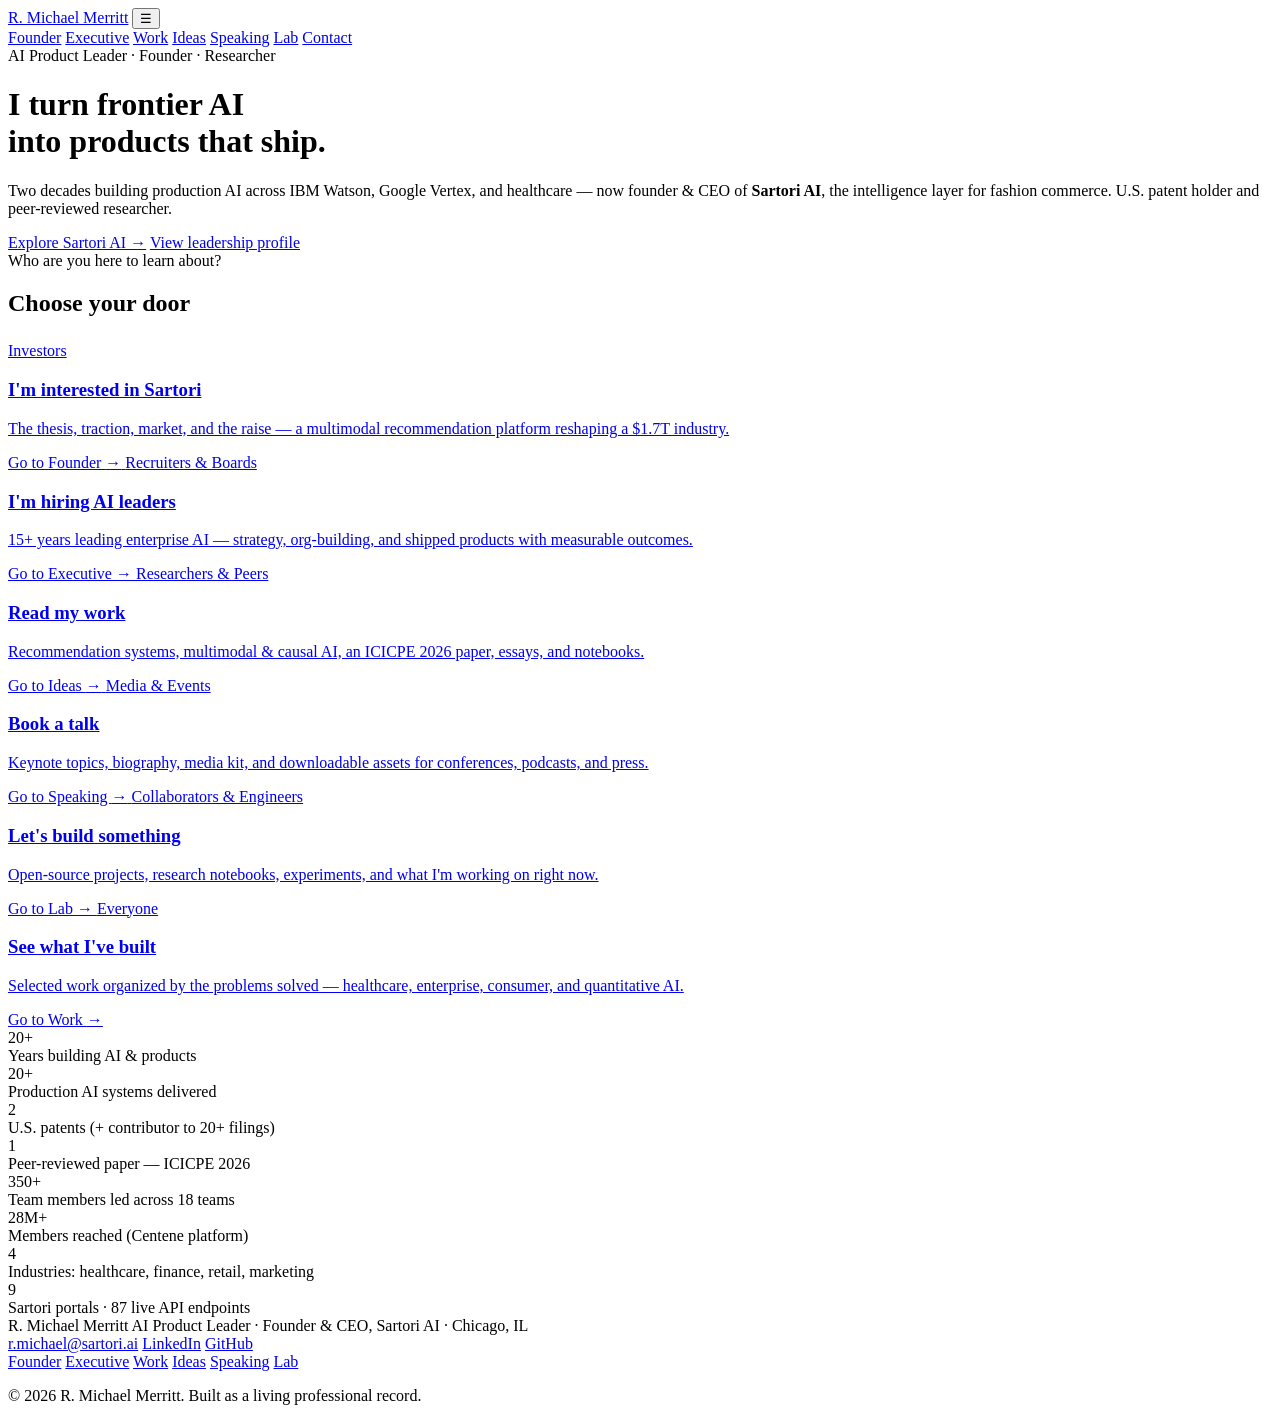
==== index.html @ 0546f719 "Add files via upload" ====
<!DOCTYPE html>
<html lang="en">
<head>
<meta charset="UTF-8">
<meta name="viewport" content="width=device-width, initial-scale=1.0">
<title>R. Michael Merritt — AI Product Leader, Founder & Researcher</title>
<meta name="description" content="R. Michael Merritt — AI product executive and founder of Sartori AI. Enterprise AI leadership (IBM Watson, Google Vertex), recommendation systems, and applied research.">
<link rel="preconnect" href="https://fonts.googleapis.com"><link rel="preconnect" href="https://fonts.gstatic.com" crossorigin>
<link href="https://fonts.googleapis.com/css2?family=Inter:wght@400;500;600;700&display=swap" rel="stylesheet">
<link rel="stylesheet" href="assets/css/style.css">
</head>
<body>

<nav class="nav">
  <div class="nav-inner">
    <a class="brand" href="index.html"><span class="dot"></span> R. Michael Merritt</a>
    <button class="nav-toggle" data-nav-toggle aria-label="Menu">☰</button>
    <div class="nav-links">
      <a href="founder.html">Founder</a>
      <a href="executive.html">Executive</a>
      <a href="work.html">Work</a>
      <a href="ideas.html">Ideas</a>
      <a href="speaking.html">Speaking</a>
      <a href="lab.html">Lab</a>
      <a class="nav-cta" href="mailto:r.michael@sartori.ai">Contact</a>
    </div>
  </div>
</nav>

<header class="hero">
  <div class="wrap">
    <span class="eyebrow">AI Product Leader · Founder · Researcher</span>
    <h1 class="display">I turn frontier AI<br>into products that ship.</h1>
    <p class="lede">Two decades building production AI across IBM Watson, Google Vertex, and healthcare — now founder &amp; CEO of <strong>Sartori AI</strong>, the intelligence layer for fashion commerce. U.S. patent holder and peer-reviewed researcher.</p>
    <div class="btn-row">
      <a class="btn btn-primary" href="founder.html">Explore Sartori AI →</a>
      <a class="btn btn-ghost" href="executive.html">View leadership profile</a>
    </div>
  </div>
</header>

<section class="section-tight">
  <div class="wrap">
    <div class="center" style="margin-bottom:1.6rem">
      <span class="eyebrow">Who are you here to learn about?</span>
      <h2 class="section-title mt-1">Choose your door</h2>
    </div>
    <div class="doors">
      <a class="door" href="founder.html">
        <span class="who">Investors</span>
        <h3>I'm interested in Sartori</h3>
        <p>The thesis, traction, market, and the raise — a multimodal recommendation platform reshaping a $1.7T industry.</p>
        <span class="go">Go to Founder <span class="a">→</span></span>
      </a>
      <a class="door" href="executive.html">
        <span class="who">Recruiters &amp; Boards</span>
        <h3>I'm hiring AI leaders</h3>
        <p>15+ years leading enterprise AI — strategy, org-building, and shipped products with measurable outcomes.</p>
        <span class="go">Go to Executive <span class="a">→</span></span>
      </a>
      <a class="door" href="ideas.html">
        <span class="who">Researchers &amp; Peers</span>
        <h3>Read my work</h3>
        <p>Recommendation systems, multimodal &amp; causal AI, an ICICPE 2026 paper, essays, and notebooks.</p>
        <span class="go">Go to Ideas <span class="a">→</span></span>
      </a>
      <a class="door" href="speaking.html">
        <span class="who">Media &amp; Events</span>
        <h3>Book a talk</h3>
        <p>Keynote topics, biography, media kit, and downloadable assets for conferences, podcasts, and press.</p>
        <span class="go">Go to Speaking <span class="a">→</span></span>
      </a>
      <a class="door" href="lab.html">
        <span class="who">Collaborators &amp; Engineers</span>
        <h3>Let's build something</h3>
        <p>Open-source projects, research notebooks, experiments, and what I'm working on right now.</p>
        <span class="go">Go to Lab <span class="a">→</span></span>
      </a>
      <a class="door" href="work.html">
        <span class="who">Everyone</span>
        <h3>See what I've built</h3>
        <p>Selected work organized by the problems solved — healthcare, enterprise, consumer, and quantitative AI.</p>
        <span class="go">Go to Work <span class="a">→</span></span>
      </a>
    </div>
  </div>
</section>

<section class="section-tight">
  <div class="wrap">
    <div class="metrics">
      <div class="wrap">
        <div class="metric-grid">
          <div class="metric"><div class="num">20+</div><div class="lbl">Years building AI &amp; products</div></div>
          <div class="metric"><div class="num">20+</div><div class="lbl">Production AI systems delivered</div></div>
          <div class="metric"><div class="num">2</div><div class="lbl">U.S. patents (+ contributor to 20+ filings)</div></div>
          <div class="metric"><div class="num">1</div><div class="lbl">Peer-reviewed paper — ICICPE 2026</div></div>
          <div class="metric"><div class="num">350+</div><div class="lbl">Team members led across 18 teams</div></div>
          <div class="metric"><div class="num">28M+</div><div class="lbl">Members reached (Centene platform)</div></div>
          <div class="metric"><div class="num">4</div><div class="lbl">Industries: healthcare, finance, retail, marketing</div></div>
          <div class="metric"><div class="num">9</div><div class="lbl">Sartori portals · 87 live API endpoints</div></div>
        </div>
      </div>
    </div>
  </div>
</section>

<footer class="footer">
  <div class="wrap">
    <div class="cols">
      <div class="fcol">
        <span class="big">R. Michael Merritt</span>
        <span class="muted small">AI Product Leader · Founder &amp; CEO, Sartori AI · Chicago, IL</span>
      </div>
      <div class="fcol">
        <a href="mailto:r.michael@sartori.ai">r.michael@sartori.ai</a>
        <a href="https://www.linkedin.com/in/robert-merritt-mba-cpm-0559ab2a7/">LinkedIn</a>
        <a href="https://github.com/bob-michael-prodmgmt">GitHub</a>
      </div>
      <div class="fcol">
        <a href="founder.html">Founder</a>
        <a href="executive.html">Executive</a>
        <a href="work.html">Work</a>
        <a href="ideas.html">Ideas</a>
        <a href="speaking.html">Speaking</a>
        <a href="lab.html">Lab</a>
      </div>
    </div>
    <p class="muted small mt-3 mb-0">© 2026 R. Michael Merritt. Built as a living professional record.</p>
  </div>
</footer>

<script src="assets/js/main.js"></script>
</body>
</html>
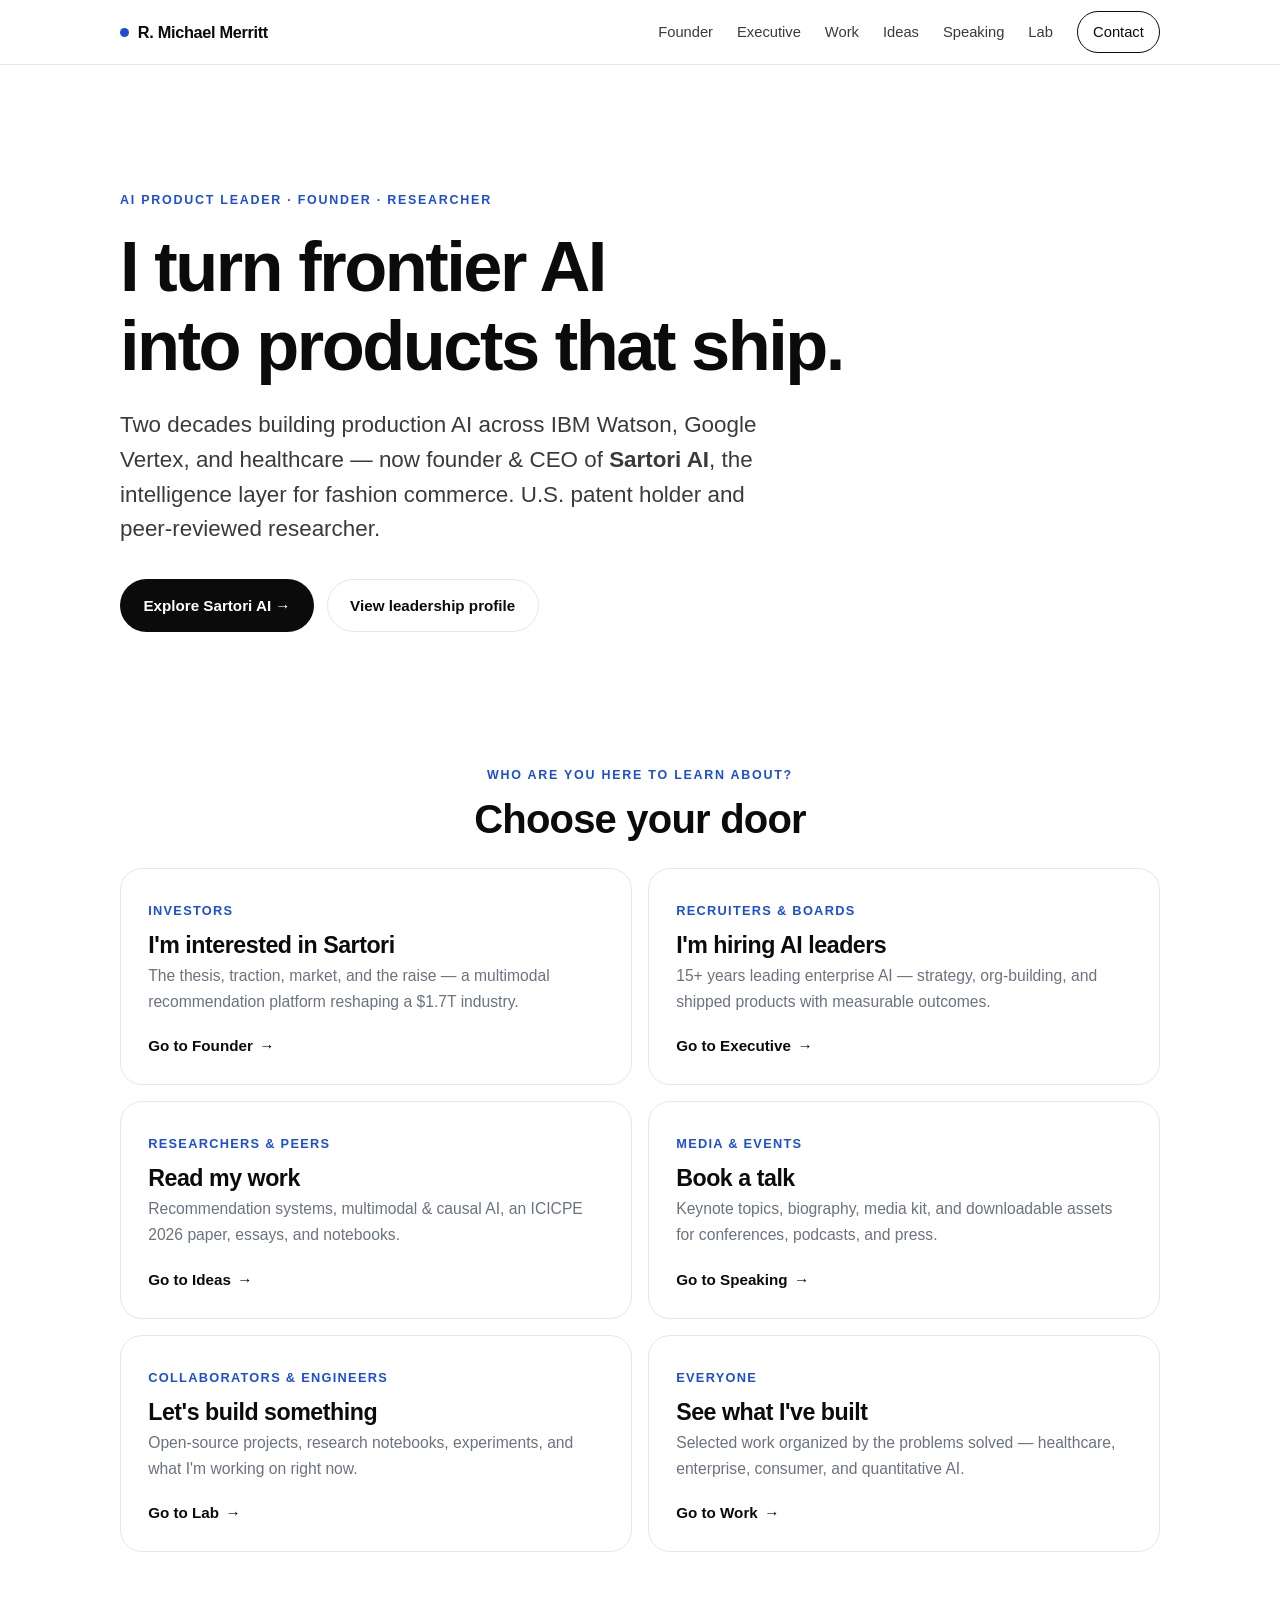
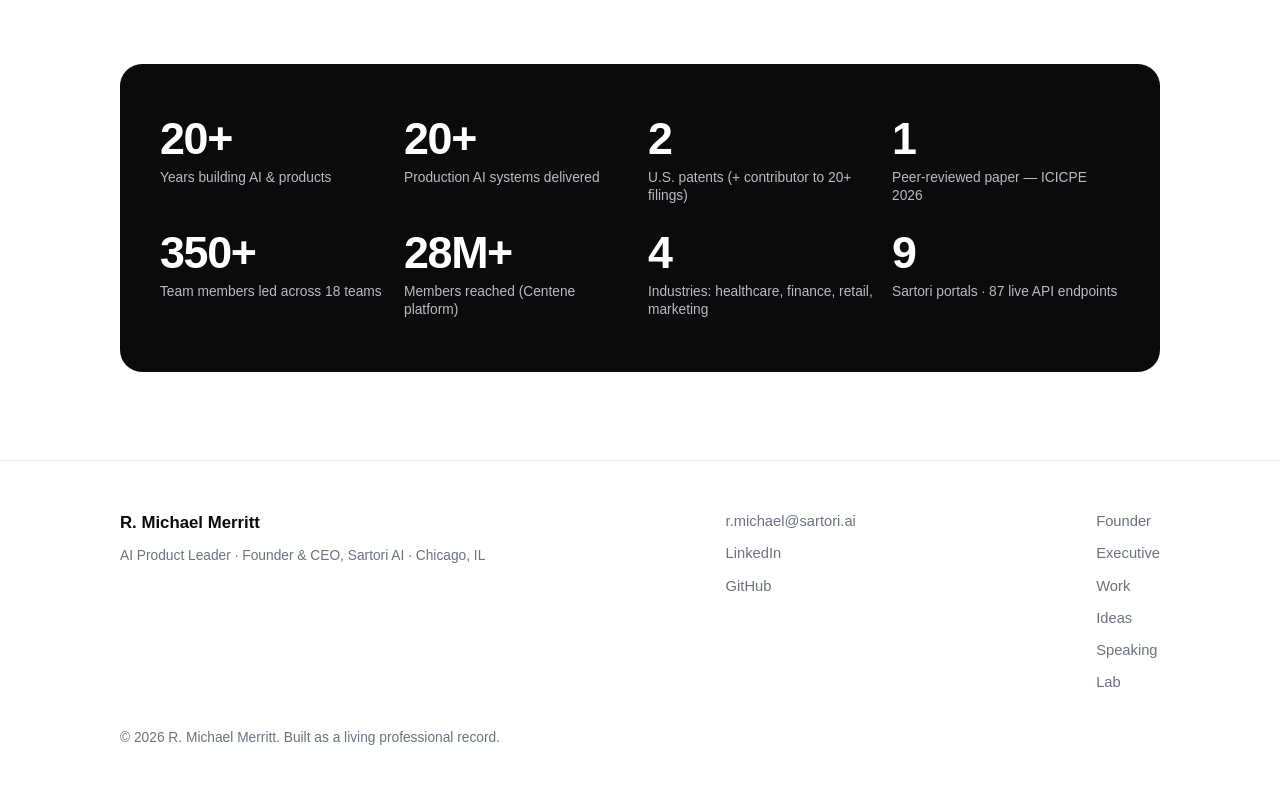
==== commit 5c99fc20: "Add files via upload" ====
--- a/index.html
+++ b/index.html
@@ -7,7 +7,7 @@
 <meta name="description" content="R. Michael Merritt — AI product executive and founder of Sartori AI. Enterprise AI leadership (IBM Watson, Google Vertex), recommendation systems, and applied research.">
 <link rel="preconnect" href="https://fonts.googleapis.com"><link rel="preconnect" href="https://fonts.gstatic.com" crossorigin>
 <link href="https://fonts.googleapis.com/css2?family=Inter:wght@400;500;600;700&display=swap" rel="stylesheet">
-<link rel="stylesheet" href="assets/css/style.css">
+<link rel="stylesheet" href="style.css">
 </head>
 <body>
 
@@ -130,6 +130,6 @@
   </div>
 </footer>
 
-<script src="assets/js/main.js"></script>
+<script src="main.js"></script>
 </body>
 </html>
--- a/style.css
+++ b/style.css
@@ -0,0 +1,182 @@
+/* ============================================================
+   R. Michael Merritt — Reputation OS
+   Design system: editorial, restrained, lots of breathing room
+   ============================================================ */
+
+:root{
+  --ink:#0B0B0C;
+  --ink-2:#3A3A3E;
+  --muted:#6B7280;
+  --faint:#9AA0A6;
+  --hair:#E7E7E9;
+  --bg:#FFFFFF;
+  --bg-soft:#F7F7F8;
+  --bg-ink:#0B0B0C;
+  --accent:#1D4ED8;
+  --accent-2:#3B82F6;
+  --accent-soft:#EEF3FF;
+  --gold:#9A7B2E;
+  --radius:14px;
+  --radius-lg:22px;
+  --maxw:1120px;
+  --pad:clamp(20px,5vw,40px);
+  --font:'Inter',-apple-system,BlinkMacSystemFont,'Segoe UI',Roboto,Helvetica,Arial,sans-serif;
+  --shadow:0 1px 2px rgba(11,11,12,.04),0 8px 30px rgba(11,11,12,.06);
+  --shadow-lg:0 2px 6px rgba(11,11,12,.05),0 24px 60px rgba(11,11,12,.12);
+}
+
+*{box-sizing:border-box}
+html{scroll-behavior:smooth}
+body{
+  margin:0;font-family:var(--font);color:var(--ink);background:var(--bg);
+  font-size:17px;line-height:1.65;-webkit-font-smoothing:antialiased;text-rendering:optimizeLegibility;
+}
+img{max-width:100%;display:block}
+a{color:inherit;text-decoration:none}
+.wrap{max-width:var(--maxw);margin:0 auto;padding:0 var(--pad)}
+.narrow{max-width:780px}
+
+/* ---------- Typography ---------- */
+h1,h2,h3,h4{line-height:1.12;letter-spacing:-.02em;font-weight:680;margin:0}
+.display{font-size:clamp(2.6rem,6vw,4.4rem);font-weight:720;letter-spacing:-.035em}
+h2.section-title{font-size:clamp(1.7rem,3.4vw,2.5rem);font-weight:700}
+h3{font-size:1.18rem;font-weight:670}
+.eyebrow{font-size:.78rem;font-weight:680;letter-spacing:.14em;text-transform:uppercase;color:var(--accent)}
+.lede{font-size:clamp(1.1rem,2vw,1.4rem);line-height:1.55;color:var(--ink-2);font-weight:420}
+.muted{color:var(--muted)}
+.small{font-size:.86rem}
+p{margin:0 0 1rem}
+
+/* ---------- Nav ---------- */
+.nav{position:sticky;top:0;z-index:50;background:rgba(255,255,255,.82);backdrop-filter:saturate(180%) blur(14px);border-bottom:1px solid var(--hair)}
+.nav-inner{display:flex;align-items:center;justify-content:space-between;height:64px;max-width:var(--maxw);margin:0 auto;padding:0 var(--pad)}
+.brand{font-weight:680;letter-spacing:-.02em;font-size:1.02rem;display:flex;align-items:center;gap:.55rem}
+.brand .dot{width:9px;height:9px;border-radius:50%;background:var(--accent)}
+.nav-links{display:flex;gap:1.5rem;align-items:center}
+.nav-links a{font-size:.92rem;color:var(--ink-2);font-weight:500;transition:color .15s}
+.nav-links a:hover,.nav-links a.active{color:var(--ink)}
+.nav-cta{font-size:.88rem;font-weight:600;padding:.5rem .95rem;border:1px solid var(--ink);border-radius:999px;color:var(--ink)!important;transition:.15s}
+.nav-cta:hover{background:var(--ink);color:#fff!important}
+.nav-toggle{display:none;background:none;border:0;font-size:1.5rem;cursor:pointer}
+@media(max-width:860px){
+  .nav-links{position:fixed;inset:64px 0 auto 0;flex-direction:column;background:#fff;border-bottom:1px solid var(--hair);padding:1rem var(--pad);gap:1rem;display:none}
+  .nav-links.open{display:flex}
+  .nav-toggle{display:block}
+}
+
+/* ---------- Buttons ---------- */
+.btn{display:inline-flex;align-items:center;gap:.5rem;font-weight:600;font-size:.95rem;padding:.8rem 1.4rem;border-radius:999px;border:1px solid transparent;cursor:pointer;transition:.18s;white-space:nowrap}
+.btn-primary{background:var(--ink);color:#fff}
+.btn-primary:hover{background:#000;transform:translateY(-1px)}
+.btn-ghost{border-color:var(--hair);color:var(--ink);background:#fff}
+.btn-ghost:hover{border-color:var(--ink)}
+.btn-accent{background:var(--accent);color:#fff}
+.btn-accent:hover{background:#1746c9;transform:translateY(-1px)}
+.btn-row{display:flex;gap:.8rem;flex-wrap:wrap}
+
+/* ---------- Layout primitives ---------- */
+section{padding:clamp(48px,8vw,92px) 0}
+.section-tight{padding:clamp(32px,5vw,56px) 0}
+.divider{height:1px;background:var(--hair);border:0;margin:0}
+.grid{display:grid;gap:1.2rem}
+.cols-2{grid-template-columns:repeat(2,1fr)}
+.cols-3{grid-template-columns:repeat(3,1fr)}
+.cols-4{grid-template-columns:repeat(4,1fr)}
+@media(max-width:860px){.cols-2,.cols-3,.cols-4{grid-template-columns:1fr}}
+@media(max-width:860px){.cols-4{grid-template-columns:1fr 1fr}}
+
+/* ---------- Hero ---------- */
+.hero{padding:clamp(56px,10vw,120px) 0 clamp(40px,6vw,72px)}
+.hero .eyebrow{margin-bottom:1.1rem;display:inline-block}
+.hero .lede{margin-top:1.4rem;max-width:640px}
+.hero .btn-row{margin-top:2rem}
+
+/* ---------- Cards ---------- */
+.card{background:#fff;border:1px solid var(--hair);border-radius:var(--radius-lg);padding:1.6rem;transition:.2s;display:block}
+.card:hover{box-shadow:var(--shadow-lg);transform:translateY(-2px);border-color:#dcdce0}
+.card h3{margin-bottom:.4rem}
+.card .arrow{color:var(--accent);font-weight:600}
+
+/* Door cards (home) */
+.doors{display:grid;grid-template-columns:repeat(2,1fr);gap:1rem}
+@media(max-width:860px){.doors{grid-template-columns:1fr}}
+.door{position:relative;background:#fff;border:1px solid var(--hair);border-radius:var(--radius-lg);padding:1.7rem 1.7rem 1.5rem;transition:.2s;overflow:hidden}
+.door:hover{box-shadow:var(--shadow-lg);transform:translateY(-3px);border-color:#d4d4d8}
+.door .who{font-size:.8rem;font-weight:680;letter-spacing:.1em;text-transform:uppercase;color:var(--accent)}
+.door h3{font-size:1.45rem;margin:.5rem 0 .3rem;letter-spacing:-.02em}
+.door p{color:var(--muted);margin:0 0 1.1rem;font-size:.98rem}
+.door .go{font-weight:600;font-size:.95rem;display:inline-flex;align-items:center;gap:.4rem}
+.door .go .a{transition:transform .2s}
+.door:hover .go .a{transform:translateX(4px)}
+
+/* ---------- Metrics band ---------- */
+.metrics{background:var(--bg-ink);color:#fff;border-radius:var(--radius-lg)}
+.metrics .wrap{padding:clamp(32px,5vw,52px) var(--pad)}
+.metric-grid{display:grid;grid-template-columns:repeat(4,1fr);gap:1.5rem 1rem}
+@media(max-width:860px){.metric-grid{grid-template-columns:repeat(2,1fr)}}
+.metric .num{font-size:clamp(2rem,4vw,2.8rem);font-weight:720;letter-spacing:-.03em;line-height:1}
+.metric .lbl{margin-top:.5rem;font-size:.86rem;color:#B9BBC2;line-height:1.35}
+.metrics.light{background:var(--bg-soft);color:var(--ink)}
+.metrics.light .metric .lbl{color:var(--muted)}
+
+/* inline stat chips */
+.stat-chips{display:flex;flex-wrap:wrap;gap:.6rem;margin-top:1.4rem}
+.chip{background:var(--accent-soft);color:var(--accent);font-weight:600;font-size:.85rem;padding:.45rem .9rem;border-radius:999px}
+.chip.neutral{background:var(--bg-soft);color:var(--ink-2)}
+
+/* ---------- Timeline (horizontal) ---------- */
+.timeline{display:flex;gap:0;overflow-x:auto;padding:1rem 0 .5rem;scrollbar-width:thin}
+.tl-node{flex:0 0 auto;min-width:150px;position:relative;padding:1.4rem 1.1rem 0;text-align:left}
+.tl-node::before{content:"";position:absolute;top:1.4rem;left:0;right:0;height:2px;background:var(--hair)}
+.tl-node::after{content:"";position:absolute;top:calc(1.4rem - 4px);left:1.1rem;width:11px;height:11px;border-radius:50%;background:var(--accent);border:2px solid #fff}
+.tl-node .yr{font-weight:700;font-size:.9rem;margin-top:.9rem}
+.tl-node .lab{font-size:.86rem;color:var(--muted);margin-top:.2rem}
+
+/* ---------- Case-study / experience rows ---------- */
+.exp{border-top:1px solid var(--hair);padding:1.5rem 0;display:grid;grid-template-columns:200px 1fr;gap:1.5rem}
+@media(max-width:760px){.exp{grid-template-columns:1fr;gap:.4rem}}
+.exp .when{color:var(--muted);font-size:.9rem;font-weight:560}
+.exp .role{font-weight:660;font-size:1.08rem}
+.exp .org{color:var(--accent);font-weight:560}
+.exp ul{margin:.7rem 0 0;padding-left:1.1rem}
+.exp li{margin:.3rem 0;color:var(--ink-2)}
+
+/* feature list */
+.flist{list-style:none;padding:0;margin:0}
+.flist li{padding:.55rem 0 .55rem 1.6rem;position:relative;border-bottom:1px solid var(--hair);color:var(--ink-2)}
+.flist li::before{content:"";position:absolute;left:0;top:1.05rem;width:7px;height:7px;border-radius:50%;background:var(--accent)}
+
+/* pill tag */
+.tag{display:inline-block;font-size:.72rem;font-weight:680;letter-spacing:.06em;text-transform:uppercase;padding:.28rem .6rem;border-radius:6px;background:var(--bg-soft);color:var(--muted)}
+.tag.live{background:#E7F6EC;color:#1A7F46}
+.tag.prev{background:#F3EEFB;color:#6B3FA0}
+.tag.research{background:#FDF1E3;color:#9A6212}
+
+/* read-meta for essays */
+.meta-row{display:flex;flex-wrap:wrap;gap:.5rem;margin-top:.6rem;font-size:.8rem;color:var(--muted)}
+.meta-row span{background:var(--bg-soft);padding:.25rem .6rem;border-radius:6px}
+
+/* soft section bg */
+.soft{background:var(--bg-soft)}
+.ink-section{background:var(--bg-ink);color:#fff}
+.ink-section .muted{color:#A9ABB3}
+.ink-section .section-title{color:#fff}
+
+/* note / disclosure */
+.note{background:var(--accent-soft);border:1px solid #DCE6FF;border-radius:var(--radius);padding:1rem 1.2rem;font-size:.92rem;color:var(--ink-2)}
+
+/* footer */
+.footer{border-top:1px solid var(--hair);padding:3rem 0 2.4rem;margin-top:2rem}
+.footer .cols{display:flex;justify-content:space-between;gap:2rem;flex-wrap:wrap}
+.footer a{color:var(--muted);font-size:.92rem}
+.footer a:hover{color:var(--ink)}
+.footer .fcol{display:flex;flex-direction:column;gap:.5rem}
+.footer .big{font-weight:680;font-size:1.05rem;color:var(--ink)}
+
+/* utility */
+.center{text-align:center}
+.mt-1{margin-top:.6rem}.mt-2{margin-top:1.2rem}.mt-3{margin-top:2rem}.mt-4{margin-top:3rem}
+.mb-0{margin-bottom:0}
+.maxw-60{max-width:60ch}
+.reveal{opacity:0;transform:translateY(14px);transition:opacity .6s ease,transform .6s ease}
+.reveal.in{opacity:1;transform:none}
